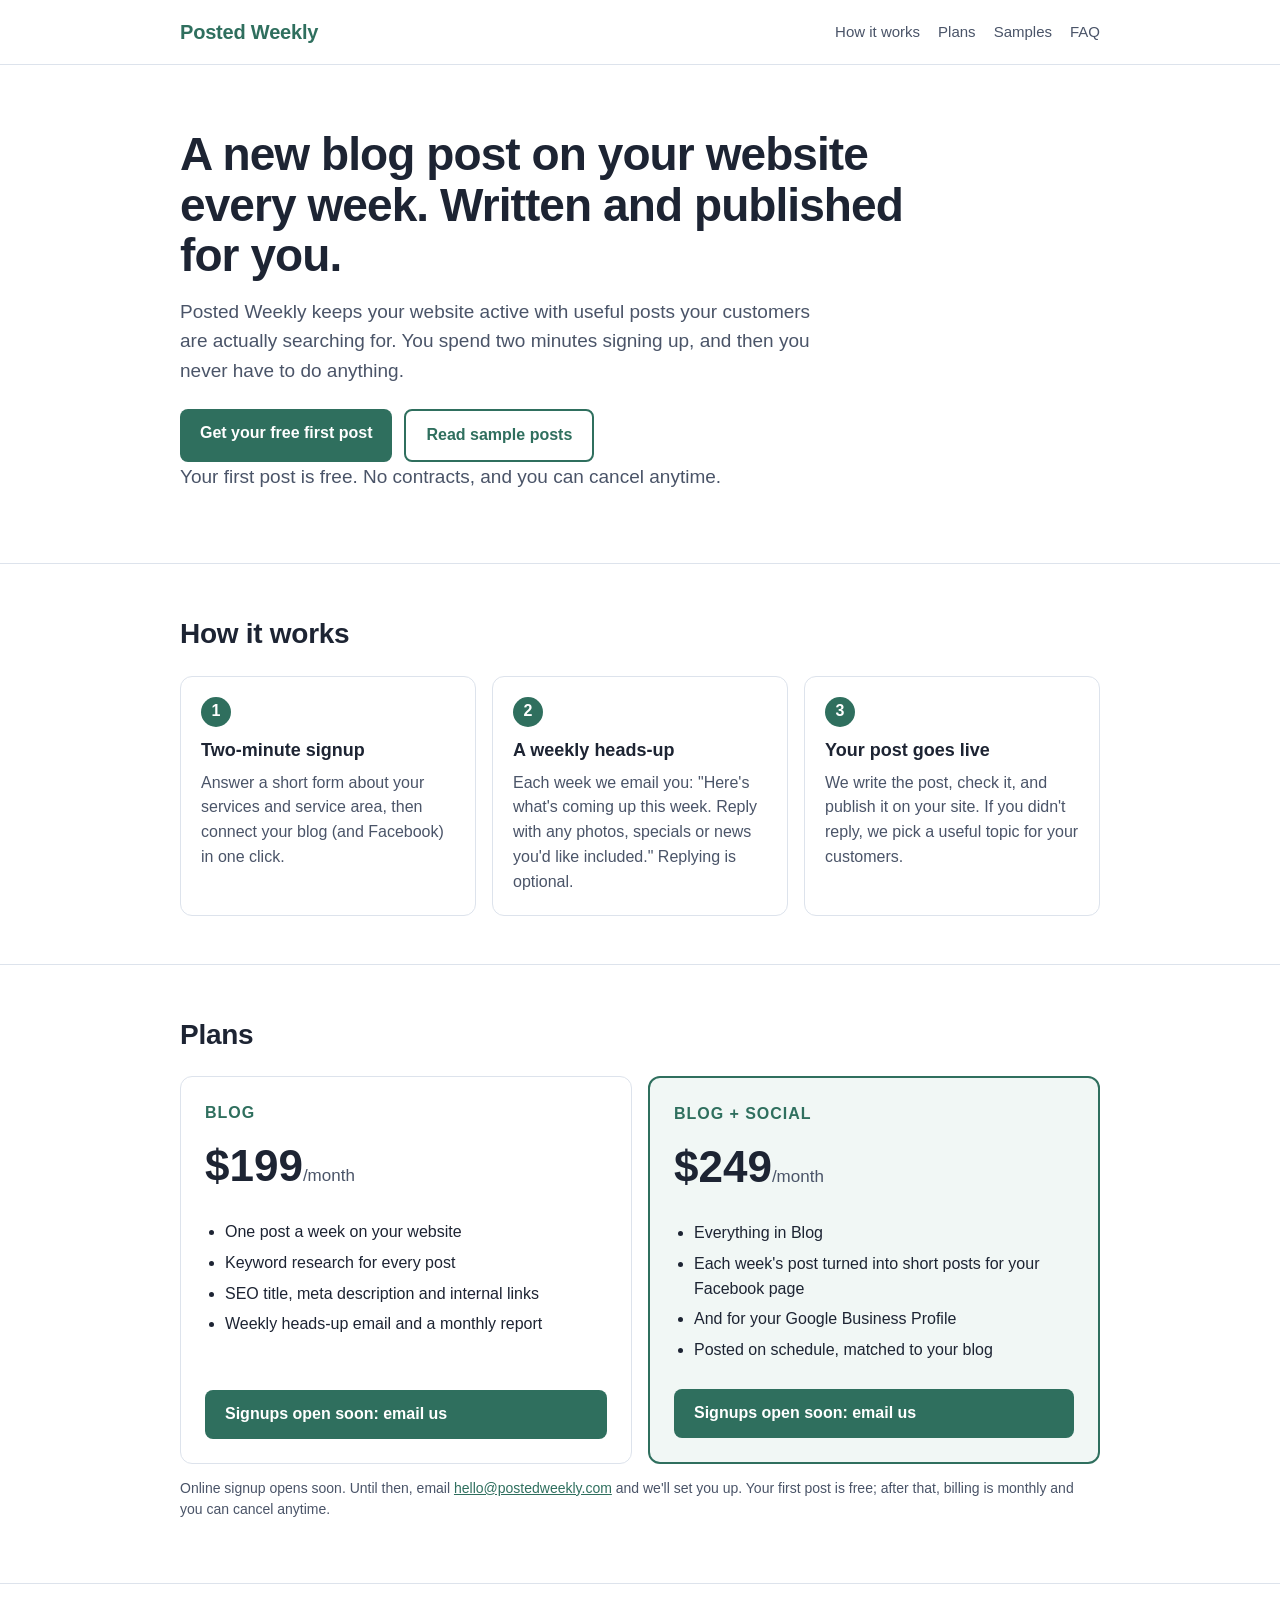
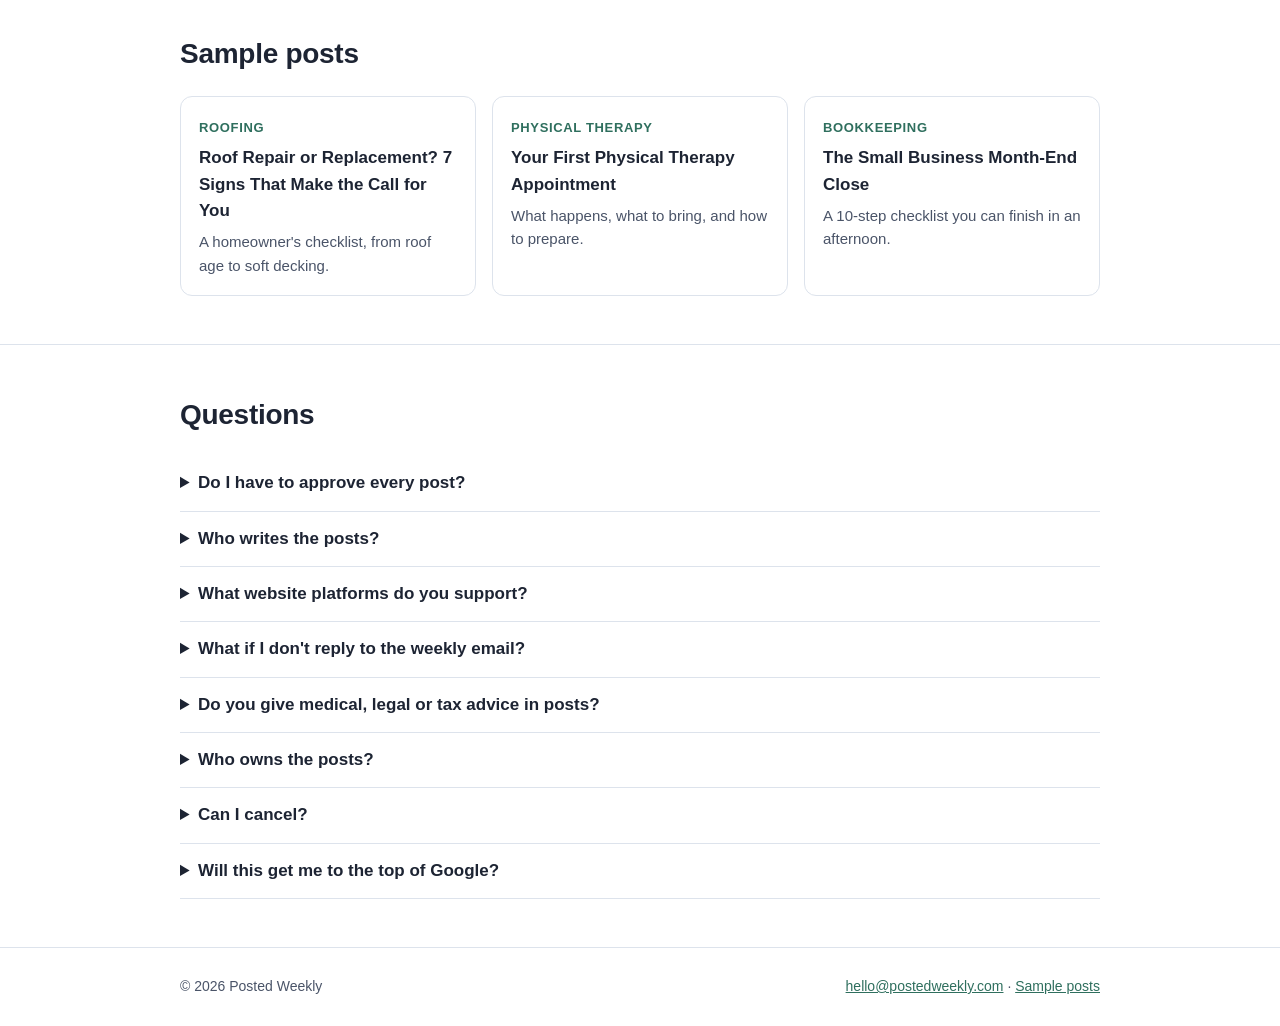
==== index.html @ 4b2ca151 "Initial site for postedweekly.com" ====
<!doctype html>
<html lang="en">
<head>
<meta charset="utf-8">
<meta name="viewport" content="width=device-width, initial-scale=1">
<title>Posted Weekly: a new blog post on your website every week</title>
<meta name="description" content="Posted Weekly writes and publishes a new blog post on your business website every week, for $199 a month. Add Facebook and Google Business Profile posts for $249. First post free.">
<link rel="canonical" href="https://postedweekly.com/">
<link rel="stylesheet" href="styles.css">
</head>
<body>
<header class="top"><div class="wrap">
  <a class="logo" href="index.html">Posted Weekly</a>
  <nav><a class="hide-sm" href="index.html#how">How it works</a><a class="hide-sm" href="index.html#plans">Plans</a><a href="samples.html">Samples</a><a href="index.html#faq">FAQ</a></nav>
</div></header>
<main>
<div class="wrap hero">
  <h1>A new blog post on your website every week. Written and published for you.</h1>
  <p>Posted Weekly keeps your website active with useful posts your customers are actually searching for. You spend two minutes signing up, and then you never have to do anything.</p>
  <div class="cta">
        <a class="btn" href="#plans">Get your free first post</a>
    <a class="btn ghost" href="samples.html">Read sample posts</a>
  </div>
  <p class="note">Your first post is free. No contracts, and you can cancel anytime.</p>
</div>

<section id="how"><div class="wrap">
  <h2>How it works</h2>
  <ol class="steps">
    <li><h3>Two-minute signup</h3><p>Answer a short form about your services and service area, then connect your blog (and Facebook) in one click.</p></li>
    <li><h3>A weekly heads-up</h3><p>Each week we email you: "Here's what's coming up this week. Reply with any photos, specials or news you'd like included." Replying is optional.</p></li>
    <li><h3>Your post goes live</h3><p>We write the post, check it, and publish it on your site. If you didn't reply, we pick a useful topic for your customers.</p></li>
  </ol>
</div></section>

<section id="plans"><div class="wrap">
  <h2>Plans</h2>
  <div class="plans">
    <div class="plan">
      <h3>Blog</h3>
      <div class="price">$199<span>/month</span></div>
      <ul>
        <li>One post a week on your website</li>
        <li>Keyword research for every post</li>
        <li>SEO title, meta description and internal links</li>
        <li>Weekly heads-up email and a monthly report</li>
      </ul>
      <!-- PLACEHOLDER: at launch, set href to the Stripe Payment Link for the Blog plan (see data-stripe-link) and change the label to "Start with a free post" -->
      <a class="btn" href="mailto:hello@postedweekly.com?subject=Posted%20Weekly%20signup%3A%20Blog%20plan" data-stripe-link="STRIPE_PAYMENT_LINK_BLOG">Signups open soon: email us</a>
    </div>
    <div class="plan best">
      <h3>Blog + Social</h3>
      <div class="price">$249<span>/month</span></div>
      <ul>
        <li>Everything in Blog</li>
        <li>Each week's post turned into short posts for your Facebook page</li>
        <li>And for your Google Business Profile</li>
        <li>Posted on schedule, matched to your blog</li>
      </ul>
      <!-- PLACEHOLDER: at launch, set href to the Stripe Payment Link for the Blog + Social plan and change the label to "Start with a free post" -->
      <a class="btn" href="mailto:hello@postedweekly.com?subject=Posted%20Weekly%20signup%3A%20Blog%20%2B%20Social%20plan" data-stripe-link="STRIPE_PAYMENT_LINK_SOCIAL">Signups open soon: email us</a>
    </div>
  </div>
  <p class="small" id="signup">Online signup opens soon. Until then, email <a href="mailto:hello@postedweekly.com">hello@postedweekly.com</a> and we'll set you up. Your first post is free; after that, billing is monthly and you can cancel anytime.</p>
</div></section>

<section id="samples"><div class="wrap">
  <h2>Sample posts</h2>
  <div class="samples">
    <a class="card" href="samples/roofing-repair-or-replace.html"><span class="tag">Roofing</span><h3>Roof Repair or Replacement? 7 Signs That Make the Call for You</h3><p>A homeowner's checklist, from roof age to soft decking.</p></a>
    <a class="card" href="samples/first-physical-therapy-visit.html"><span class="tag">Physical therapy</span><h3>Your First Physical Therapy Appointment</h3><p>What happens, what to bring, and how to prepare.</p></a>
    <a class="card" href="samples/month-end-close-checklist.html"><span class="tag">Bookkeeping</span><h3>The Small Business Month-End Close</h3><p>A 10-step checklist you can finish in an afternoon.</p></a>
  </div>
</div></section>

<section id="faq"><div class="wrap">
  <h2>Questions</h2>
  <details><summary>Do I have to approve every post?</summary><p>No. Every post is quality-checked before it goes live. If you ever want something changed or removed, reply to any of our emails and we'll take care of it.</p></details>
  <details><summary>Who writes the posts?</summary><p>Posts are written with AI, using what you tell us about your business, and automatically checked for accuracy, specifics and tone before publishing. Anything unusual is flagged to a person.</p></details>
  <details><summary>What website platforms do you support?</summary><p>WordPress sites connect in one click. If your site runs on something else, email us before you sign up and we'll tell you whether we can publish to it.</p></details>
  <details><summary>What if I don't reply to the weekly email?</summary><p>That's fine. We'll pick a topic your customers are searching for and publish it on schedule.</p></details>
  <details><summary>Do you give medical, legal or tax advice in posts?</summary><p>No. Posts for clinics, law offices and accounting firms stay general and educational, and include a short note that they aren't professional advice.</p></details>
  <details><summary>Who owns the posts?</summary><p>You do. Everything we publish is yours to keep, even if you cancel.</p></details>
  <details><summary>Can I cancel?</summary><p>Anytime. There are no contracts and no setup fee.</p></details>
  <details><summary>Will this get me to the top of Google?</summary><p>We can't promise rankings, and nobody honest can. What steady, useful posts do is give search engines more of your pages to show and give visitors a reason to trust you.</p></details>
</div></section>
</main>
<footer><div class="wrap">
  <span>© 2026 Posted Weekly</span>
  <span><a href="mailto:hello@postedweekly.com">hello@postedweekly.com</a> · <a href="samples.html">Sample posts</a></span>
</div></footer>
</body>
</html>
---- styles.css ----
:root{--green:#2f6f5e;--ink:#1d2433;--muted:#4a5468;--line:#dde3ec;--soft:#f1f7f5}
*{box-sizing:border-box}
html{-webkit-text-size-adjust:100%}
body{margin:0;font-family:-apple-system,BlinkMacSystemFont,"Segoe UI",Helvetica,Arial,sans-serif;color:var(--ink);line-height:1.55;background:#fff}
a{color:var(--green)}
.wrap{max-width:960px;margin:0 auto;padding:0 20px}
header.top{border-bottom:1px solid var(--line)}
header.top .wrap{display:flex;align-items:center;justify-content:space-between;height:64px}
.logo{font-weight:800;font-size:20px;color:var(--green);text-decoration:none;letter-spacing:-.01em}
nav a{margin-left:18px;text-decoration:none;color:var(--muted);font-size:15px}
nav a:hover{color:var(--ink)}
.btn{display:inline-block;background:var(--green);color:#fff;text-decoration:none;font-weight:700;padding:12px 20px;border-radius:8px}
.btn:hover{background:#245a4b}
.btn.ghost{background:#fff;color:var(--green);border:2px solid var(--green)}
.hero{padding:64px 20px 48px}
.hero h1{font-size:clamp(30px,5vw,46px);line-height:1.1;letter-spacing:-.02em;margin:0 0 16px;max-width:760px}
.hero p{font-size:19px;color:var(--muted);max-width:640px;margin:0 0 24px}
.hero .cta{display:flex;gap:12px;flex-wrap:wrap}
.note{font-size:14px;color:var(--muted);margin-top:12px}
section{padding:48px 0;border-top:1px solid var(--line)}
h2{font-size:28px;letter-spacing:-.01em;margin:0 0 20px}
.steps{display:grid;grid-template-columns:repeat(3,1fr);gap:16px;list-style:none;padding:0;margin:0;counter-reset:s}
.steps li{border:1px solid var(--line);border-radius:12px;padding:20px;counter-increment:s}
.steps li::before{content:counter(s);display:inline-flex;width:30px;height:30px;border-radius:50%;background:var(--green);color:#fff;font-weight:700;align-items:center;justify-content:center;margin-bottom:10px}
.steps h3{margin:0 0 6px;font-size:18px}
.steps p{margin:0;color:var(--muted)}
.plans{display:grid;grid-template-columns:1fr 1fr;gap:16px}
.plan{border:1px solid var(--line);border-radius:12px;padding:24px;display:flex;flex-direction:column}
.plan.best{border:2px solid var(--green);background:var(--soft)}
.plan h3{margin:0;font-size:16px;text-transform:uppercase;letter-spacing:.06em;color:var(--green)}
.price{font-size:44px;font-weight:800;margin:6px 0 2px}
.price span{font-size:17px;font-weight:500;color:var(--muted)}
.plan ul{padding-left:20px;margin:12px 0 20px;flex:1}
.plan li{margin:6px 0}
.small{font-size:14px;color:var(--muted)}
.samples{display:grid;grid-template-columns:repeat(3,1fr);gap:16px}
.card{border:1px solid var(--line);border-radius:12px;padding:18px;text-decoration:none;color:var(--ink);display:block}
.card:hover{border-color:var(--green)}
.card .tag{font-size:13px;color:var(--green);font-weight:700;text-transform:uppercase;letter-spacing:.05em}
.card h3{font-size:17px;margin:6px 0}
.card p{margin:0;color:var(--muted);font-size:15px}
details{border-bottom:1px solid var(--line);padding:14px 0}
summary{font-weight:700;cursor:pointer;font-size:17px}
details p{color:var(--muted);margin:8px 0 0}
footer{border-top:1px solid var(--line);padding:28px 0;color:var(--muted);font-size:14px}
footer .wrap{display:flex;justify-content:space-between;flex-wrap:wrap;gap:10px}
article.post{max-width:720px;margin:0 auto;padding:32px 20px;font-family:Georgia,serif;font-size:18px;line-height:1.7}
article.post h1,article.post h2,article.post h3{font-family:-apple-system,Helvetica,Arial,sans-serif;line-height:1.25}
article.post table{border-collapse:collapse;width:100%;font-size:16px}
article.post td,article.post th{border:1px solid var(--line);padding:6px 10px;text-align:left}
.sample-meta{font-family:-apple-system,Helvetica,Arial,sans-serif;font-size:14px;background:var(--soft);border-left:4px solid var(--green);padding:10px 14px;margin-bottom:24px}
@media (max-width:720px){.steps,.plans,.samples{grid-template-columns:1fr}nav a.hide-sm{display:none}.hero{padding:40px 20px 32px}}
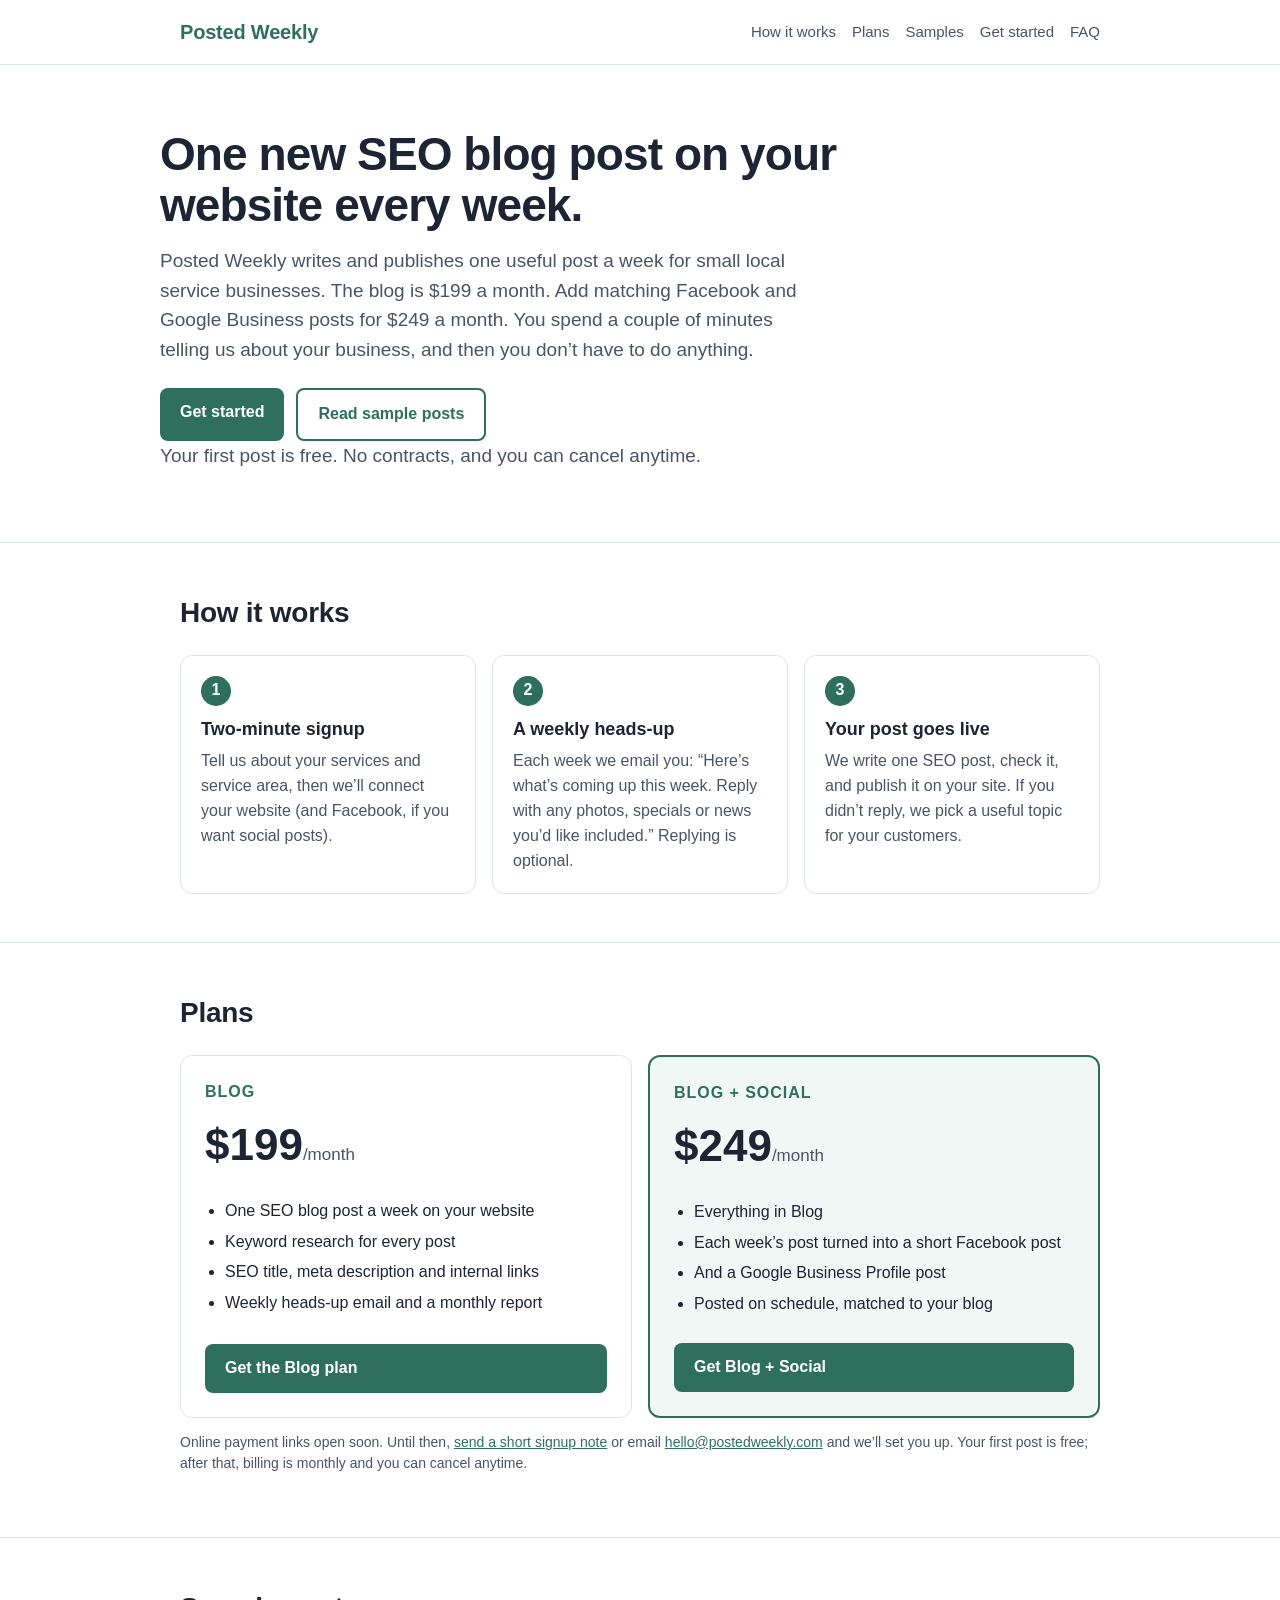
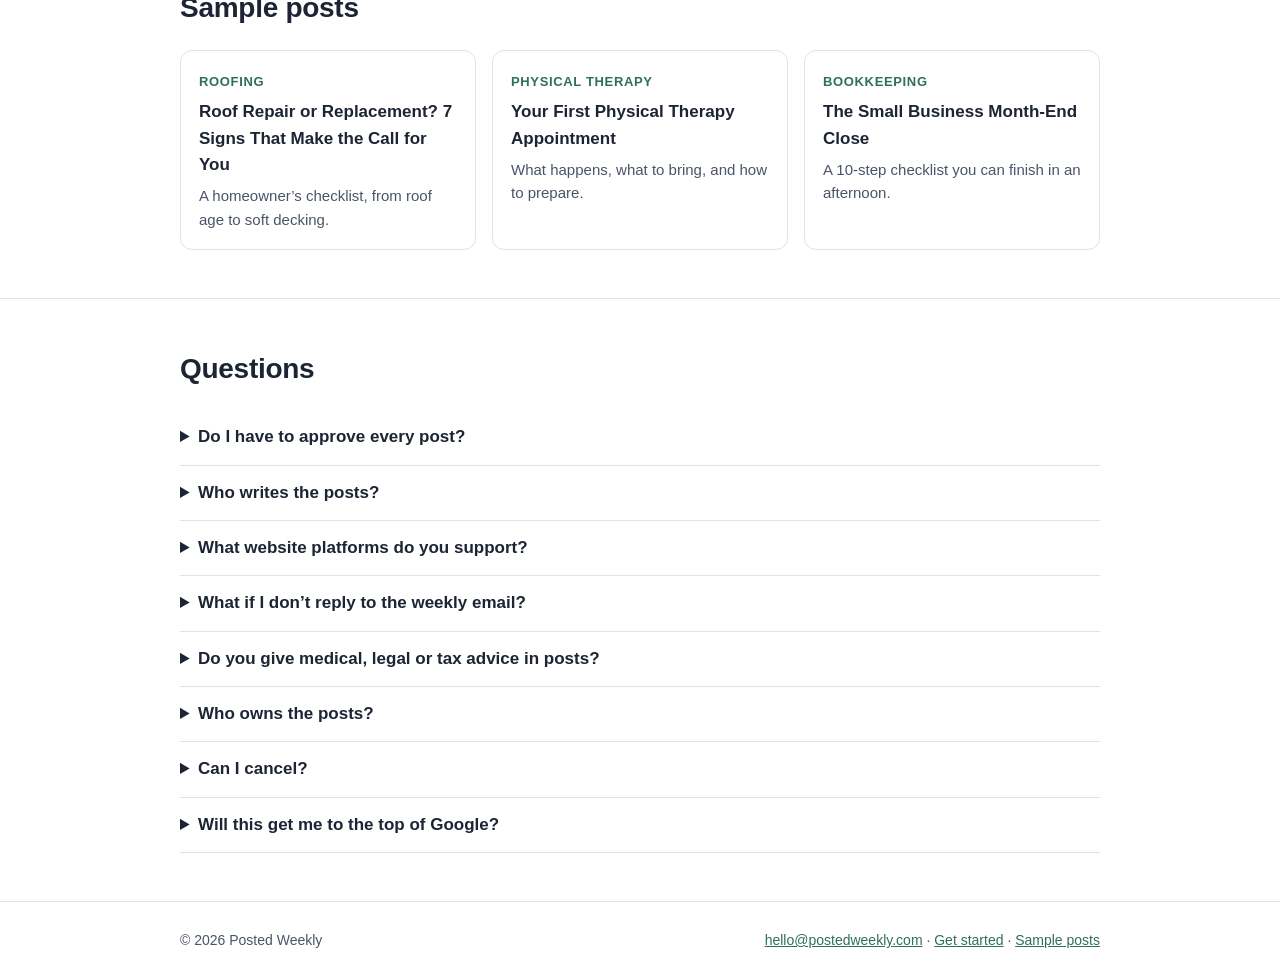
==== commit be6e82be: "Polish the public site for launch readiness. Add Open Graph and Twitter tags, favicon, a simple emai" ====
--- a/index.html
+++ b/index.html
@@ -3,23 +3,46 @@
 <head>
 <meta charset="utf-8">
 <meta name="viewport" content="width=device-width, initial-scale=1">
-<title>Posted Weekly: a new blog post on your website every week</title>
-<meta name="description" content="Posted Weekly writes and publishes a new blog post on your business website every week, for $199 a month. Add Facebook and Google Business Profile posts for $249. First post free.">
+<title>Posted Weekly: one SEO blog post on your website every week</title>
+<meta name="description" content="Posted Weekly writes and publishes one SEO blog post on your website every week for $199 a month. Add Facebook and Google Business posts for $249 a month. First post free.">
 <link rel="canonical" href="https://postedweekly.com/">
-<link rel="stylesheet" href="styles.css">
+<link rel="icon" href="/favicon.svg" type="image/svg+xml">
+<link rel="icon" href="/favicon.png" sizes="32x32" type="image/png">
+<link rel="apple-touch-icon" href="/apple-touch-icon.png">
+<meta name="theme-color" content="#2f6f5e">
+<meta property="og:type" content="website">
+<meta property="og:site_name" content="Posted Weekly">
+<meta property="og:title" content="Posted Weekly: one SEO blog post on your website every week">
+<meta property="og:description" content="Posted Weekly writes and publishes one SEO blog post on your website every week for $199 a month. Add Facebook and Google Business posts for $249 a month. First post free.">
+<meta property="og:url" content="https://postedweekly.com/">
+<meta property="og:image" content="https://postedweekly.com/og-image.png">
+<meta property="og:image:width" content="1200">
+<meta property="og:image:height" content="630">
+<meta name="twitter:card" content="summary_large_image">
+<meta name="twitter:title" content="Posted Weekly: one SEO blog post on your website every week">
+<meta name="twitter:description" content="Posted Weekly writes and publishes one SEO blog post on your website every week for $199 a month. Add Facebook and Google Business posts for $249 a month. First post free.">
+<meta name="twitter:image" content="https://postedweekly.com/og-image.png">
+<link rel="stylesheet" href="/styles.css">
 </head>
 <body>
+<a class="skip" href="#main">Skip to content</a>
 <header class="top"><div class="wrap">
-  <a class="logo" href="index.html">Posted Weekly</a>
-  <nav><a class="hide-sm" href="index.html#how">How it works</a><a class="hide-sm" href="index.html#plans">Plans</a><a href="samples.html">Samples</a><a href="index.html#faq">FAQ</a></nav>
+  <a class="logo" href="/">Posted Weekly</a>
+  <nav aria-label="Primary">
+    <a href="/#how">How it works</a>
+    <a href="/#plans">Plans</a>
+    <a href="/samples.html">Samples</a>
+    <a href="/start.html">Get started</a>
+    <a href="/#faq">FAQ</a>
+  </nav>
 </div></header>
-<main>
+<main id="main">
 <div class="wrap hero">
-  <h1>A new blog post on your website every week. Written and published for you.</h1>
-  <p>Posted Weekly keeps your website active with useful posts your customers are actually searching for. You spend two minutes signing up, and then you never have to do anything.</p>
+  <h1>One new SEO blog post on your website every week.</h1>
+  <p>Posted Weekly writes and publishes one useful post a week for small local service businesses. The blog is $199 a month. Add matching Facebook and Google Business posts for $249 a month. You spend a couple of minutes telling us about your business, and then you don’t have to do anything.</p>
   <div class="cta">
-        <a class="btn" href="#plans">Get your free first post</a>
-    <a class="btn ghost" href="samples.html">Read sample posts</a>
+    <a class="btn" href="/start.html">Get started</a>
+    <a class="btn ghost" href="/samples.html">Read sample posts</a>
   </div>
   <p class="note">Your first post is free. No contracts, and you can cancel anytime.</p>
 </div>
@@ -27,9 +50,9 @@
 <section id="how"><div class="wrap">
   <h2>How it works</h2>
   <ol class="steps">
-    <li><h3>Two-minute signup</h3><p>Answer a short form about your services and service area, then connect your blog (and Facebook) in one click.</p></li>
-    <li><h3>A weekly heads-up</h3><p>Each week we email you: "Here's what's coming up this week. Reply with any photos, specials or news you'd like included." Replying is optional.</p></li>
-    <li><h3>Your post goes live</h3><p>We write the post, check it, and publish it on your site. If you didn't reply, we pick a useful topic for your customers.</p></li>
+    <li><h3>Two-minute signup</h3><p>Tell us about your services and service area, then we’ll connect your website (and Facebook, if you want social posts).</p></li>
+    <li><h3>A weekly heads-up</h3><p>Each week we email you: “Here’s what’s coming up this week. Reply with any photos, specials or news you’d like included.” Replying is optional.</p></li>
+    <li><h3>Your post goes live</h3><p>We write one SEO post, check it, and publish it on your site. If you didn’t reply, we pick a useful topic for your customers.</p></li>
   </ol>
 </div></section>
 
@@ -40,54 +63,52 @@
       <h3>Blog</h3>
       <div class="price">$199<span>/month</span></div>
       <ul>
-        <li>One post a week on your website</li>
+        <li>One SEO blog post a week on your website</li>
         <li>Keyword research for every post</li>
         <li>SEO title, meta description and internal links</li>
         <li>Weekly heads-up email and a monthly report</li>
       </ul>
-      <!-- PLACEHOLDER: at launch, set href to the Stripe Payment Link for the Blog plan (see data-stripe-link) and change the label to "Start with a free post" -->
-      <a class="btn" href="mailto:hello@postedweekly.com?subject=Posted%20Weekly%20signup%3A%20Blog%20plan" data-stripe-link="STRIPE_PAYMENT_LINK_BLOG">Signups open soon: email us</a>
+      <a class="btn" href="/start.html?plan=blog">Get the Blog plan</a>
     </div>
     <div class="plan best">
       <h3>Blog + Social</h3>
       <div class="price">$249<span>/month</span></div>
       <ul>
         <li>Everything in Blog</li>
-        <li>Each week's post turned into short posts for your Facebook page</li>
-        <li>And for your Google Business Profile</li>
+        <li>Each week’s post turned into a short Facebook post</li>
+        <li>And a Google Business Profile post</li>
         <li>Posted on schedule, matched to your blog</li>
       </ul>
-      <!-- PLACEHOLDER: at launch, set href to the Stripe Payment Link for the Blog + Social plan and change the label to "Start with a free post" -->
-      <a class="btn" href="mailto:hello@postedweekly.com?subject=Posted%20Weekly%20signup%3A%20Blog%20%2B%20Social%20plan" data-stripe-link="STRIPE_PAYMENT_LINK_SOCIAL">Signups open soon: email us</a>
+      <a class="btn" href="/start.html?plan=social">Get Blog + Social</a>
     </div>
   </div>
-  <p class="small" id="signup">Online signup opens soon. Until then, email <a href="mailto:hello@postedweekly.com">hello@postedweekly.com</a> and we'll set you up. Your first post is free; after that, billing is monthly and you can cancel anytime.</p>
+  <p class="small" id="signup">Online payment links open soon. Until then, <a href="/start.html">send a short signup note</a> or email <a href="mailto:hello@postedweekly.com">hello@postedweekly.com</a> and we’ll set you up. Your first post is free; after that, billing is monthly and you can cancel anytime.</p>
 </div></section>
 
 <section id="samples"><div class="wrap">
   <h2>Sample posts</h2>
   <div class="samples">
-    <a class="card" href="samples/roofing-repair-or-replace.html"><span class="tag">Roofing</span><h3>Roof Repair or Replacement? 7 Signs That Make the Call for You</h3><p>A homeowner's checklist, from roof age to soft decking.</p></a>
-    <a class="card" href="samples/first-physical-therapy-visit.html"><span class="tag">Physical therapy</span><h3>Your First Physical Therapy Appointment</h3><p>What happens, what to bring, and how to prepare.</p></a>
-    <a class="card" href="samples/month-end-close-checklist.html"><span class="tag">Bookkeeping</span><h3>The Small Business Month-End Close</h3><p>A 10-step checklist you can finish in an afternoon.</p></a>
+    <a class="card" href="/samples/roofing-repair-or-replace.html"><span class="tag">Roofing</span><h3>Roof Repair or Replacement? 7 Signs That Make the Call for You</h3><p>A homeowner’s checklist, from roof age to soft decking.</p></a>
+    <a class="card" href="/samples/first-physical-therapy-visit.html"><span class="tag">Physical therapy</span><h3>Your First Physical Therapy Appointment</h3><p>What happens, what to bring, and how to prepare.</p></a>
+    <a class="card" href="/samples/month-end-close-checklist.html"><span class="tag">Bookkeeping</span><h3>The Small Business Month-End Close</h3><p>A 10-step checklist you can finish in an afternoon.</p></a>
   </div>
 </div></section>
 
 <section id="faq"><div class="wrap">
   <h2>Questions</h2>
-  <details><summary>Do I have to approve every post?</summary><p>No. Every post is quality-checked before it goes live. If you ever want something changed or removed, reply to any of our emails and we'll take care of it.</p></details>
+  <details><summary>Do I have to approve every post?</summary><p>No. Every post is quality-checked before it goes live. If you ever want something changed or removed, reply to any of our emails and we’ll take care of it.</p></details>
   <details><summary>Who writes the posts?</summary><p>Posts are written with AI, using what you tell us about your business, and automatically checked for accuracy, specifics and tone before publishing. Anything unusual is flagged to a person.</p></details>
-  <details><summary>What website platforms do you support?</summary><p>WordPress sites connect in one click. If your site runs on something else, email us before you sign up and we'll tell you whether we can publish to it.</p></details>
-  <details><summary>What if I don't reply to the weekly email?</summary><p>That's fine. We'll pick a topic your customers are searching for and publish it on schedule.</p></details>
-  <details><summary>Do you give medical, legal or tax advice in posts?</summary><p>No. Posts for clinics, law offices and accounting firms stay general and educational, and include a short note that they aren't professional advice.</p></details>
+  <details><summary>What website platforms do you support?</summary><p>WordPress sites connect in one click. If your site runs on something else, email us before you sign up and we’ll tell you whether we can publish to it.</p></details>
+  <details><summary>What if I don’t reply to the weekly email?</summary><p>That’s fine. We’ll pick a topic your customers are searching for and publish it on schedule.</p></details>
+  <details><summary>Do you give medical, legal or tax advice in posts?</summary><p>No. Posts for clinics, law offices and accounting firms stay general and educational, and include a short note that they aren’t professional advice.</p></details>
   <details><summary>Who owns the posts?</summary><p>You do. Everything we publish is yours to keep, even if you cancel.</p></details>
   <details><summary>Can I cancel?</summary><p>Anytime. There are no contracts and no setup fee.</p></details>
-  <details><summary>Will this get me to the top of Google?</summary><p>We can't promise rankings, and nobody honest can. What steady, useful posts do is give search engines more of your pages to show and give visitors a reason to trust you.</p></details>
+  <details><summary>Will this get me to the top of Google?</summary><p>We can’t promise rankings, and nobody honest can. What steady, useful posts do is give search engines more of your pages to show and give visitors a reason to trust you.</p></details>
 </div></section>
 </main>
 <footer><div class="wrap">
   <span>© 2026 Posted Weekly</span>
-  <span><a href="mailto:hello@postedweekly.com">hello@postedweekly.com</a> · <a href="samples.html">Sample posts</a></span>
+  <span><a href="mailto:hello@postedweekly.com">hello@postedweekly.com</a> · <a href="/start.html">Get started</a> · <a href="/samples.html">Sample posts</a></span>
 </div></footer>
 </body>
 </html>
--- a/styles.css
+++ b/styles.css
@@ -1,18 +1,24 @@
 :root{--green:#2f6f5e;--ink:#1d2433;--muted:#4a5468;--line:#dde3ec;--soft:#f1f7f5}
 *{box-sizing:border-box}
-html{-webkit-text-size-adjust:100%}
+html{-webkit-text-size-adjust:100%;scroll-behavior:smooth}
+@media (prefers-reduced-motion:reduce){html{scroll-behavior:auto}}
 body{margin:0;font-family:-apple-system,BlinkMacSystemFont,"Segoe UI",Helvetica,Arial,sans-serif;color:var(--ink);line-height:1.55;background:#fff}
 a{color:var(--green)}
+a:focus-visible,button:focus-visible,summary:focus-visible,input:focus-visible,select:focus-visible,textarea:focus-visible{
+  outline:3px solid var(--green);outline-offset:2px}
+.skip{position:absolute;left:-999px;top:8px;background:var(--green);color:#fff;padding:8px 12px;border-radius:6px;z-index:10;text-decoration:none;font-weight:700}
+.skip:focus,.skip:focus-visible{left:8px}
 .wrap{max-width:960px;margin:0 auto;padding:0 20px}
 header.top{border-bottom:1px solid var(--line)}
-header.top .wrap{display:flex;align-items:center;justify-content:space-between;height:64px}
+header.top .wrap{display:flex;align-items:center;justify-content:space-between;gap:16px;min-height:64px;padding-top:10px;padding-bottom:10px;flex-wrap:wrap}
 .logo{font-weight:800;font-size:20px;color:var(--green);text-decoration:none;letter-spacing:-.01em}
-nav a{margin-left:18px;text-decoration:none;color:var(--muted);font-size:15px}
-nav a:hover{color:var(--ink)}
-.btn{display:inline-block;background:var(--green);color:#fff;text-decoration:none;font-weight:700;padding:12px 20px;border-radius:8px}
-.btn:hover{background:#245a4b}
+nav[aria-label="Primary"]{display:flex;flex-wrap:wrap;gap:8px 16px;align-items:center}
+nav[aria-label="Primary"] a{text-decoration:none;color:var(--muted);font-size:15px;padding:6px 0;min-height:44px;display:inline-flex;align-items:center}
+nav[aria-label="Primary"] a:hover{color:var(--ink)}
+.btn{display:inline-block;background:var(--green);color:#fff;text-decoration:none;font-weight:700;padding:12px 20px;border-radius:8px;border:0;font-size:16px;cursor:pointer;font-family:inherit}
+.btn:hover{background:#245a4b;color:#fff}
 .btn.ghost{background:#fff;color:var(--green);border:2px solid var(--green)}
-.hero{padding:64px 20px 48px}
+.hero{padding:64px 0 48px}
 .hero h1{font-size:clamp(30px,5vw,46px);line-height:1.1;letter-spacing:-.02em;margin:0 0 16px;max-width:760px}
 .hero p{font-size:19px;color:var(--muted);max-width:640px;margin:0 0 24px}
 .hero .cta{display:flex;gap:12px;flex-wrap:wrap}
@@ -49,4 +55,19 @@
 article.post table{border-collapse:collapse;width:100%;font-size:16px}
 article.post td,article.post th{border:1px solid var(--line);padding:6px 10px;text-align:left}
 .sample-meta{font-family:-apple-system,Helvetica,Arial,sans-serif;font-size:14px;background:var(--soft);border-left:4px solid var(--green);padding:10px 14px;margin-bottom:24px}
-@media (max-width:720px){.steps,.plans,.samples{grid-template-columns:1fr}nav a.hide-sm{display:none}.hero{padding:40px 20px 32px}}
+.form{max-width:640px}
+.form .field{margin:0 0 16px}
+.form label{display:block;font-weight:700;margin:0 0 6px}
+.form .hint{display:block;font-weight:400;color:var(--muted);font-size:14px;margin-top:4px}
+.form input[type="text"],.form input[type="email"],.form input[type="url"],.form select,.form textarea{
+  width:100%;padding:10px 12px;border:1px solid var(--line);border-radius:8px;font:inherit;color:var(--ink);background:#fff;min-height:44px}
+.form textarea{min-height:120px;resize:vertical}
+.form .radios{display:flex;flex-direction:column;gap:8px}
+.form .radios label{font-weight:500;display:flex;gap:8px;align-items:flex-start}
+.form .actions{display:flex;flex-wrap:wrap;gap:12px;align-items:center;margin-top:8px}
+.form .status{margin-top:12px}
+@media (max-width:720px){
+  .steps,.plans,.samples{grid-template-columns:1fr}
+  .hero{padding:40px 0 32px}
+  header.top .wrap{height:auto}
+}
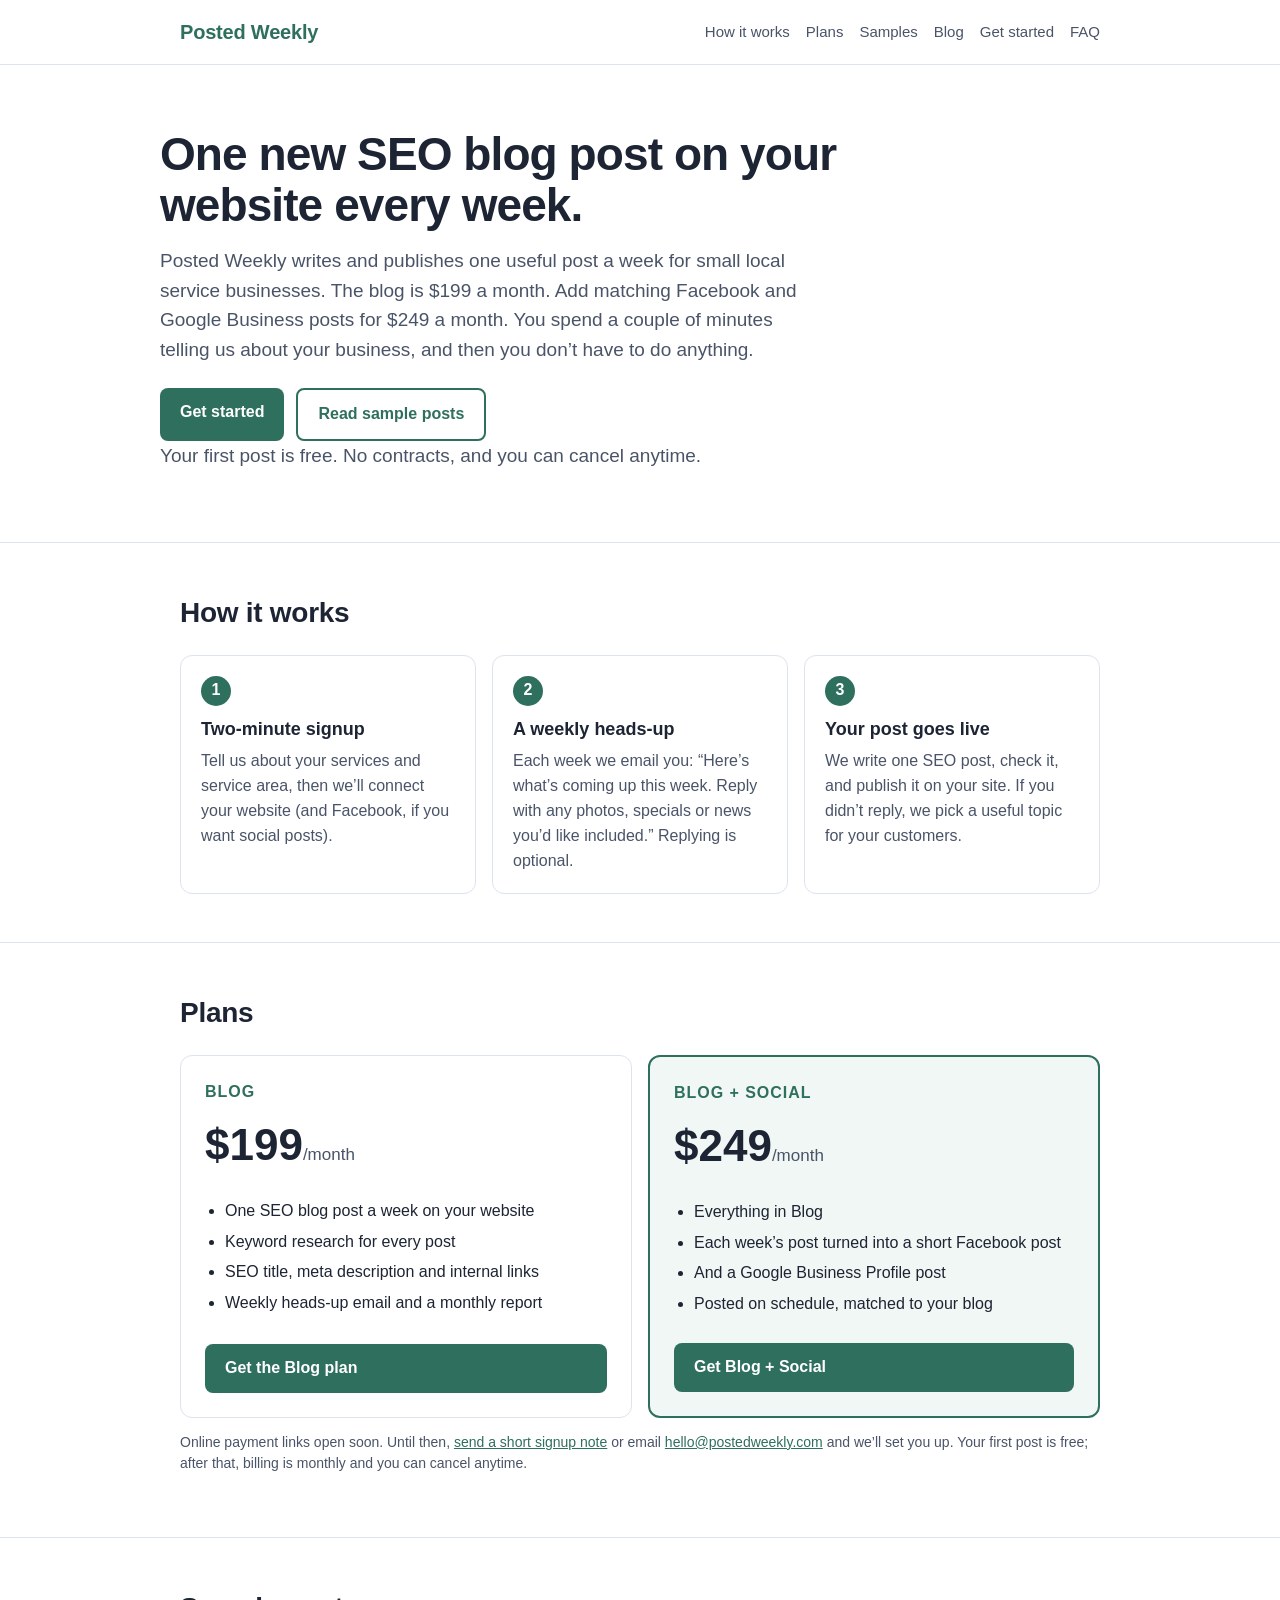
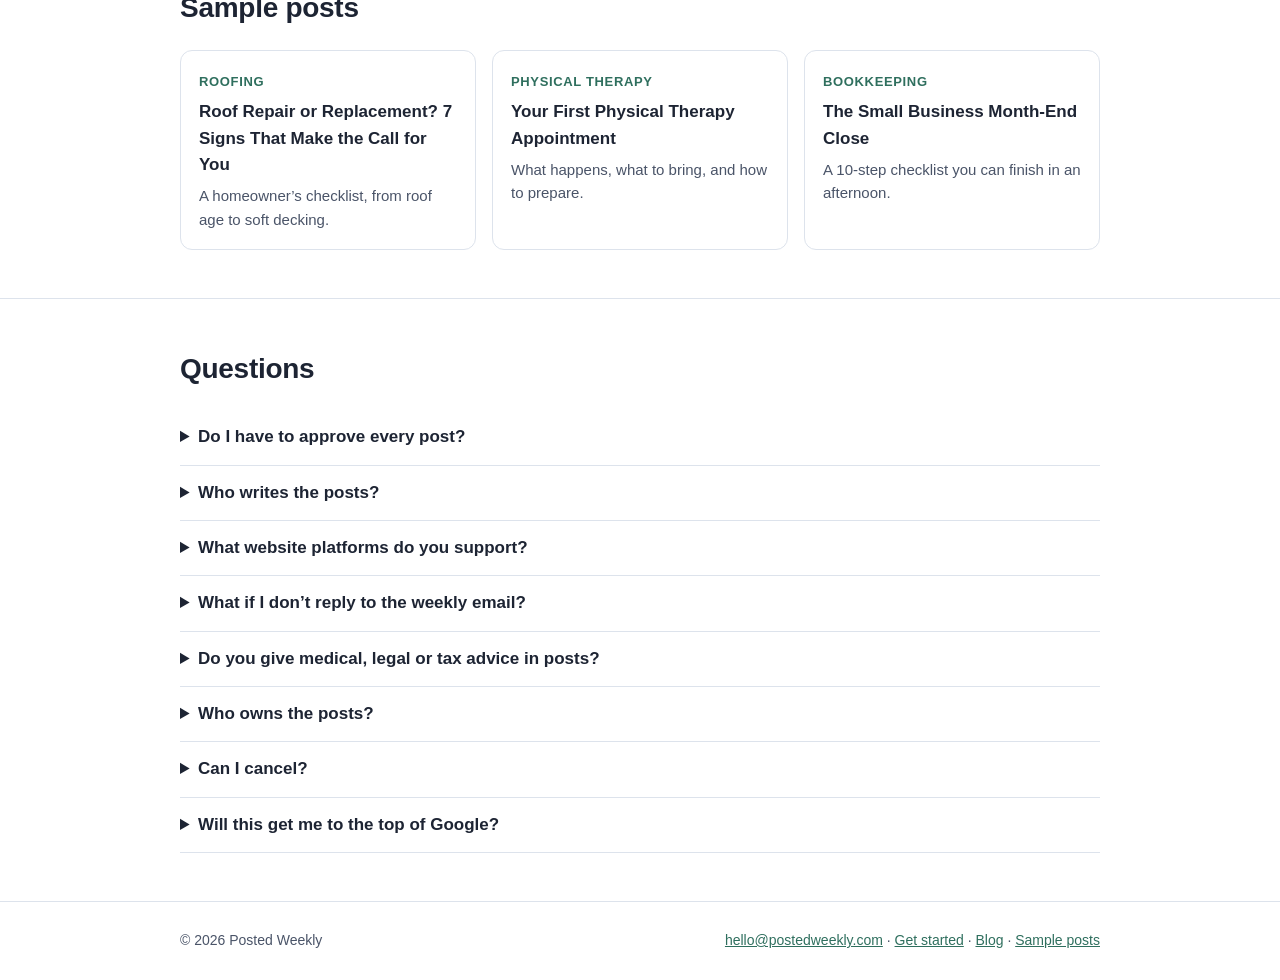
==== commit d135e676: "Add a /blog/ section and publish the first Posted Weekly post. The first article, Why Posting Weekly" ====
--- a/index.html
+++ b/index.html
@@ -32,6 +32,7 @@
     <a href="/#how">How it works</a>
     <a href="/#plans">Plans</a>
     <a href="/samples.html">Samples</a>
+    <a href="/blog/">Blog</a>
     <a href="/start.html">Get started</a>
     <a href="/#faq">FAQ</a>
   </nav>
@@ -108,7 +109,7 @@
 </main>
 <footer><div class="wrap">
   <span>© 2026 Posted Weekly</span>
-  <span><a href="mailto:hello@postedweekly.com">hello@postedweekly.com</a> · <a href="/start.html">Get started</a> · <a href="/samples.html">Sample posts</a></span>
+  <span><a href="mailto:hello@postedweekly.com">hello@postedweekly.com</a> · <a href="/start.html">Get started</a> · <a href="/blog/">Blog</a> · <a href="/samples.html">Sample posts</a></span>
 </div></footer>
 </body>
 </html>
--- a/styles.css
+++ b/styles.css
@@ -71,3 +71,12 @@
   .hero{padding:40px 0 32px}
   header.top .wrap{height:auto}
 }
+
+.blog-list{display:grid;gap:16px;max-width:720px}
+.blog-list .card .meta{margin-top:10px;font-size:14px;color:var(--muted)}
+.post-meta{font-family:-apple-system,BlinkMacSystemFont,"Segoe UI",Helvetica,Arial,sans-serif;font-size:14px;color:var(--muted);margin:0 0 16px}
+.post-meta .tag{font-size:13px;color:var(--green);font-weight:700;text-transform:uppercase;letter-spacing:.05em}
+.post-cta{font-family:-apple-system,BlinkMacSystemFont,"Segoe UI",Helvetica,Arial,sans-serif;font-size:16px;line-height:1.55;background:var(--soft);border:1px solid var(--line);border-radius:12px;padding:24px;margin:36px 0 16px}
+.post-cta h2{margin:0 0 8px;font-size:22px}
+.post-cta p{margin:0 0 16px;color:var(--muted)}
+.post-back{font-family:-apple-system,BlinkMacSystemFont,"Segoe UI",Helvetica,Arial,sans-serif;font-size:15px;margin:0}
